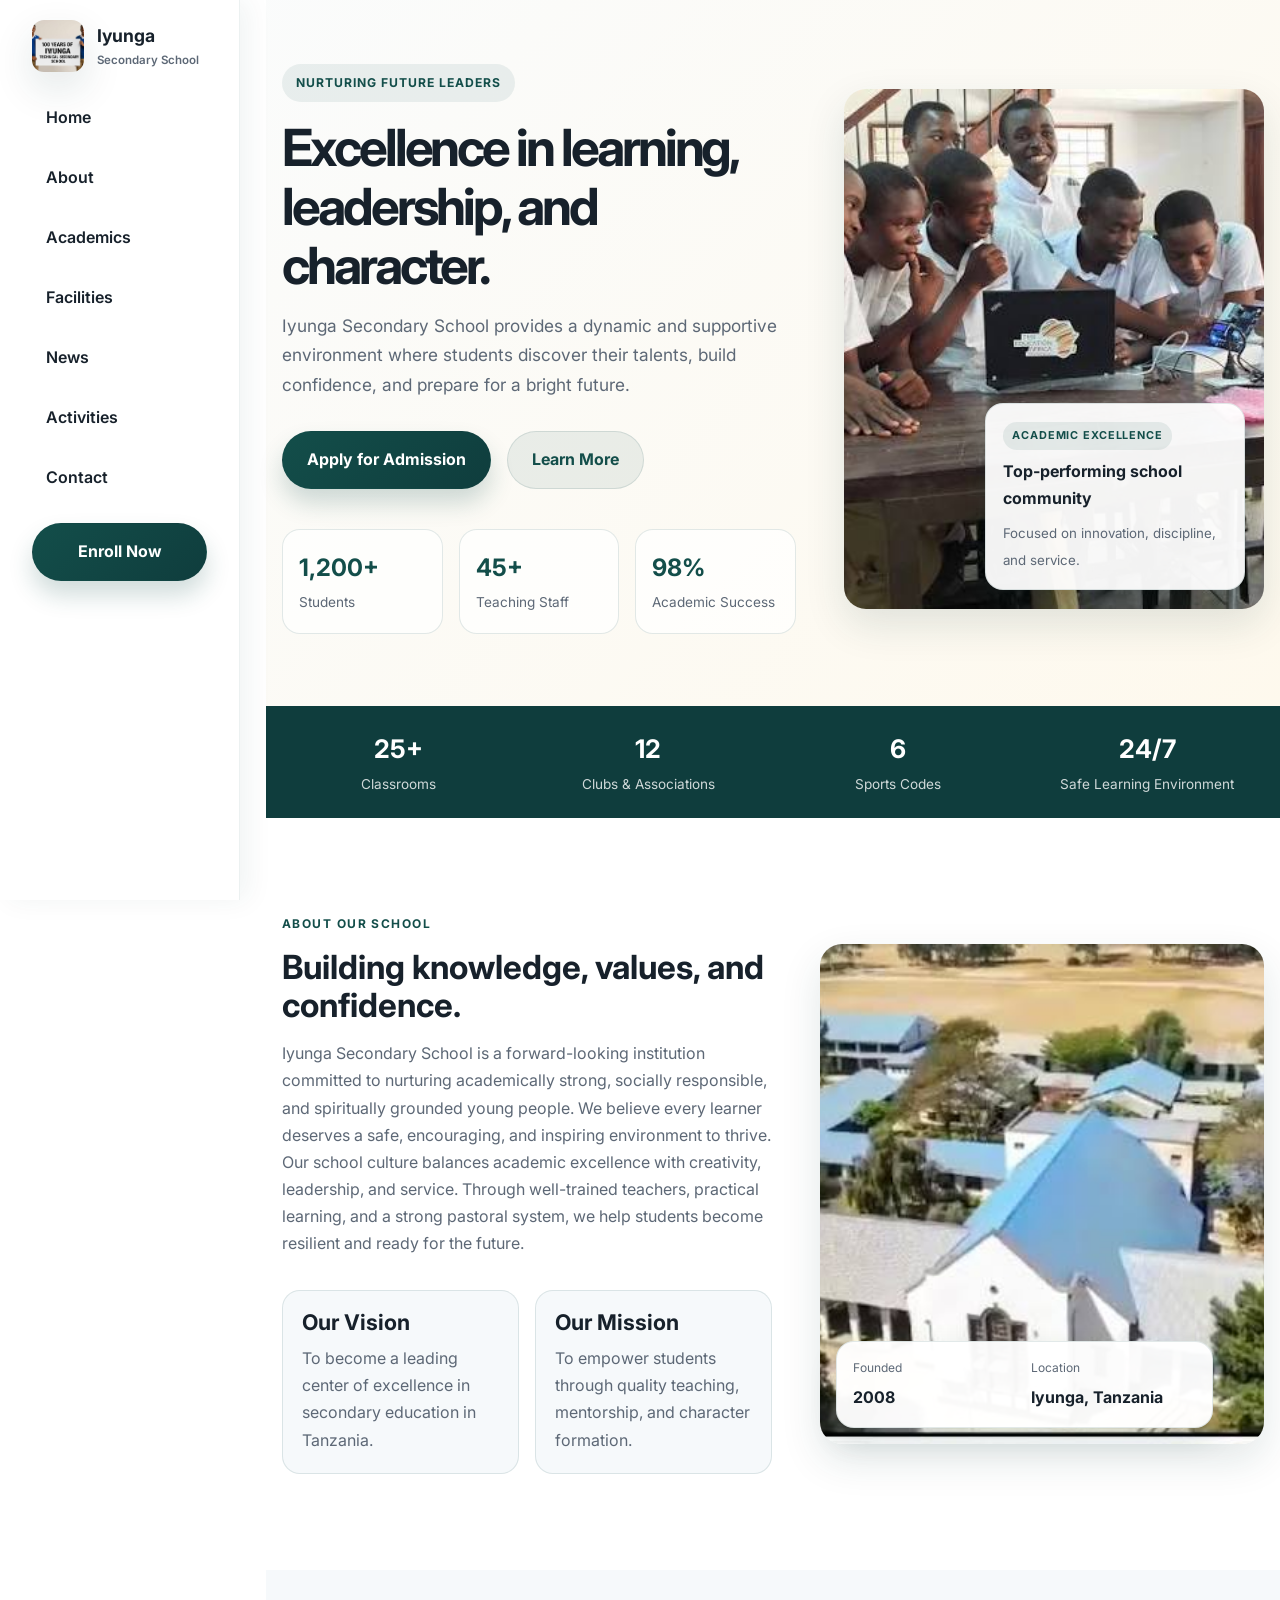
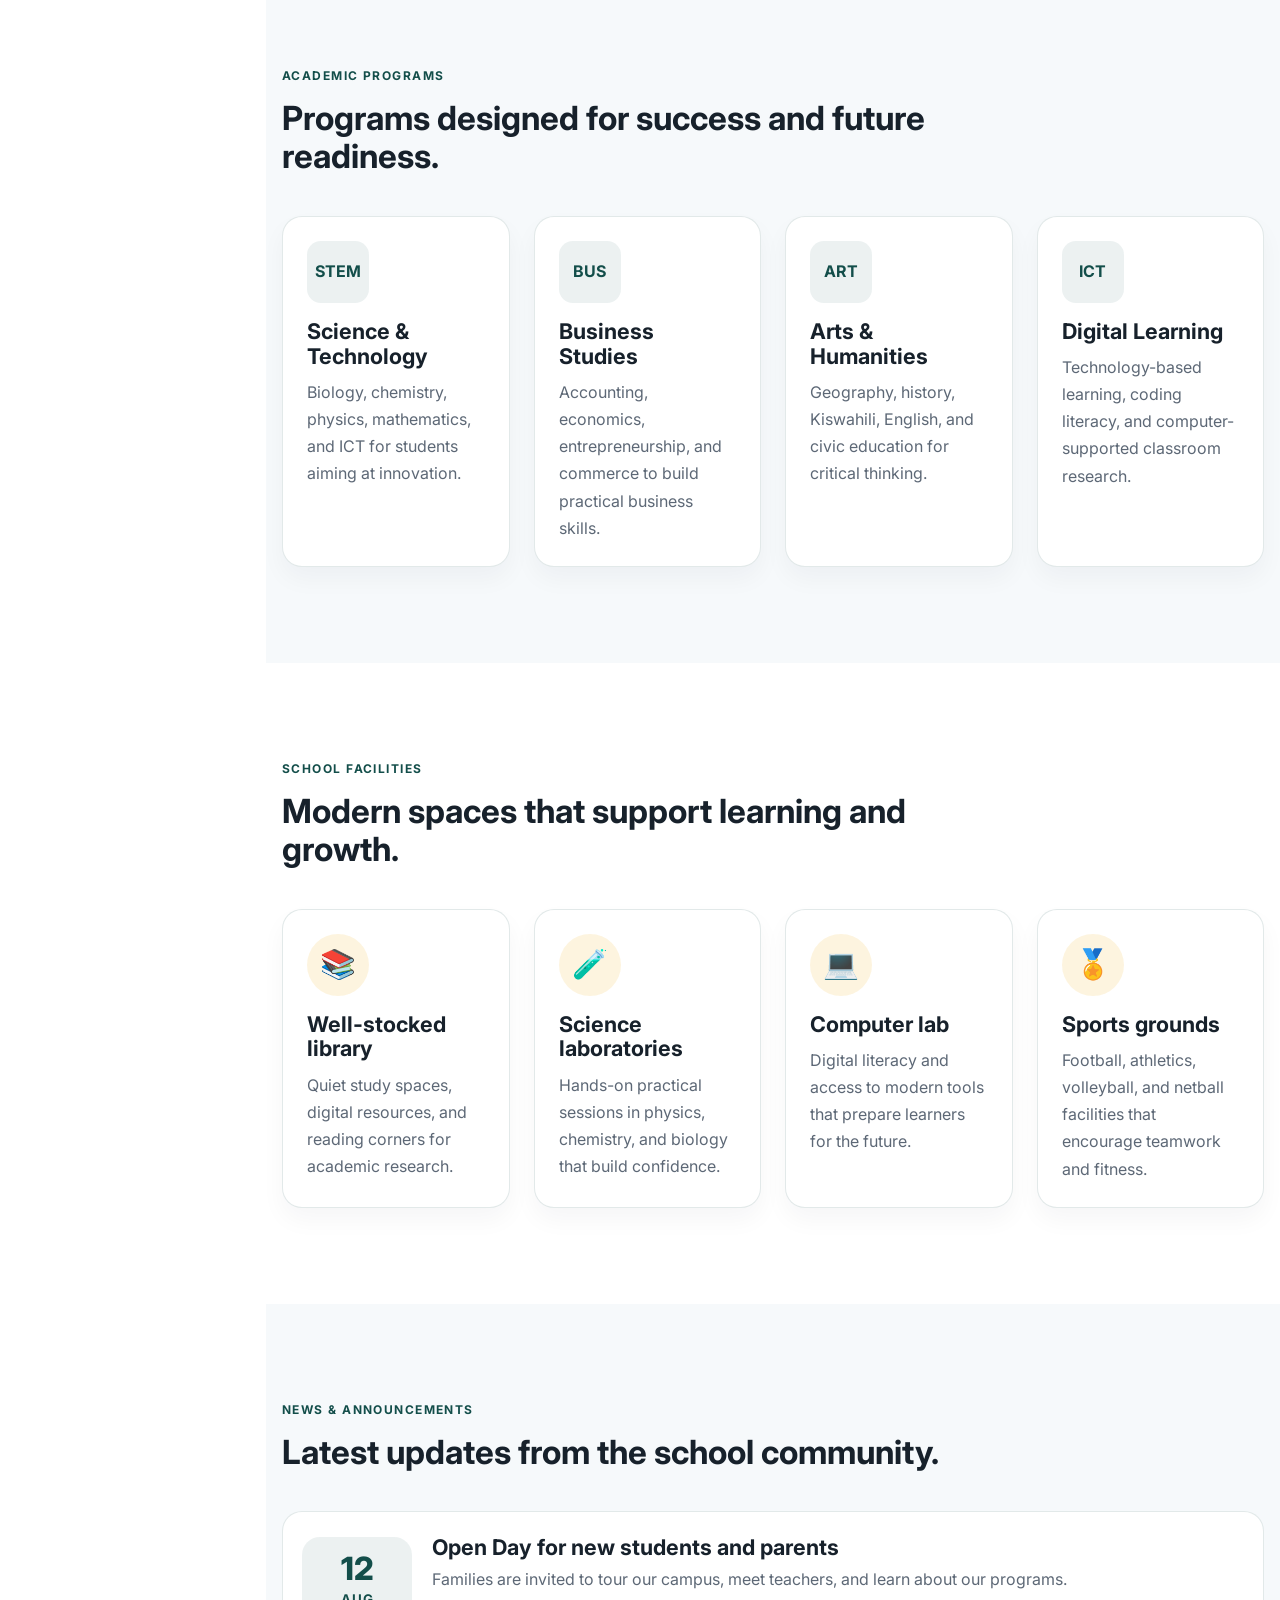
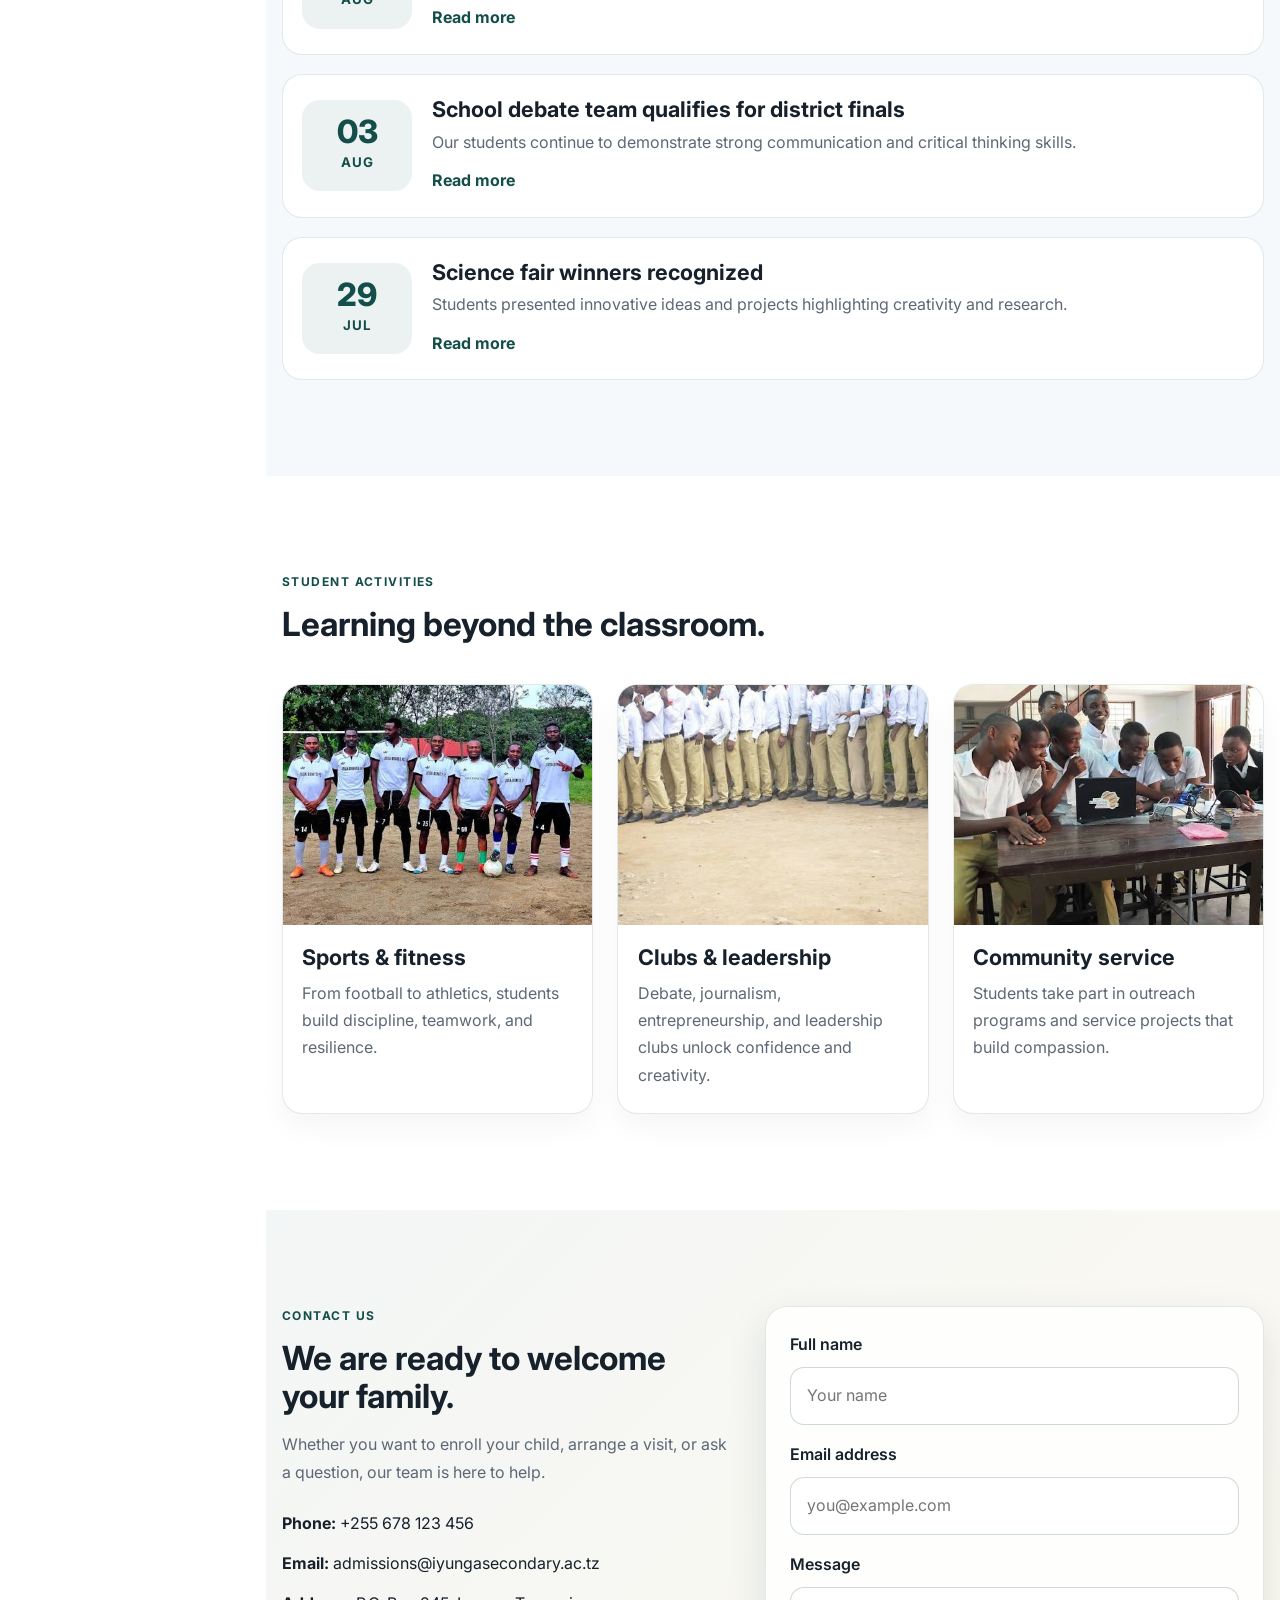
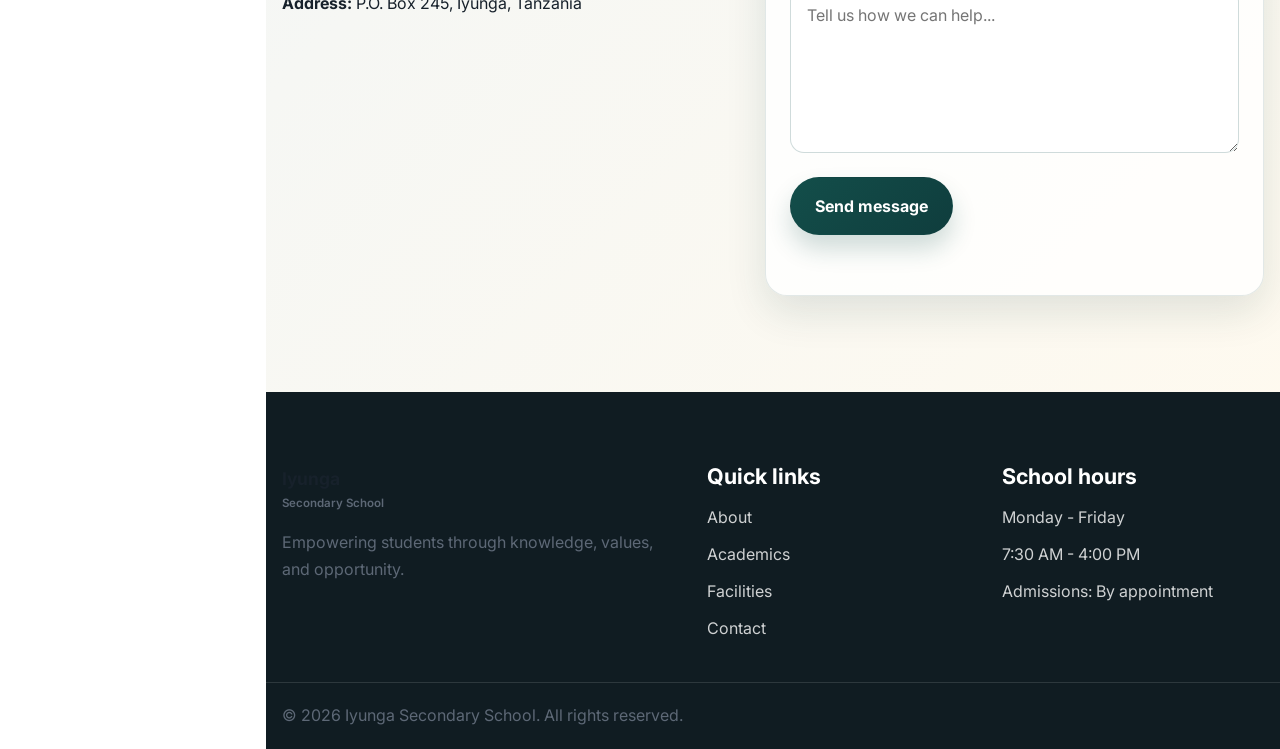
==== index.html @ 33d7bf2a "Initial frontend" ====
<!DOCTYPE html>
<html lang="en">
  <head>
    <meta charset="UTF-8" />
    <meta name="viewport" content="width=device-width, initial-scale=1.0" />
    <meta
      name="description"
      content="Iyunga Secondary School offers quality secondary education, strong academics, vibrant student life, and modern facilities in Tanzania."
    />
    <title>Iyunga Secondary School | Excellence in Learning</title>
    <link rel="preconnect" href="https://fonts.googleapis.com" />
    <link rel="preconnect" href="https://fonts.gstatic.com" crossorigin />
    <link
      href="https://fonts.googleapis.com/css2?family=Inter:wght@400;500;600;700;800&display=swap"
      rel="stylesheet"
    />
    <link rel="stylesheet" href="css/styles.css" />
  </head>
  <body>
    <header class="site-header">
      <nav class="navbar container" aria-label="Main navigation">
        <a class="brand" href="#home" aria-label="Iyunga Secondary School home">
          <img
            src="assets/images/gallery/logo.jpg"
            alt="Iyunga Secondary School logo"
            class="brand-logo"
          />
          <span>
            <strong>Iyunga</strong>
            <small>Secondary School</small>
          </span>
        </a>

        <button
          class="nav-toggle"
          type="button"
          aria-label="Toggle navigation menu"
          aria-expanded="false"
        >
          <span class="hamburger"></span>
        </button>

        <div class="nav-menu" id="nav-menu">
          <a href="#home">Home</a>
          <a href="#about">About</a>
          <a href="#programs">Academics</a>
          <a href="#facilities">Facilities</a>
          <a href="#news">News</a>
          <a href="#activities">Activities</a>
          <a href="#contact">Contact</a>
        </div>

        <a class="btn btn-primary nav-cta" href="#contact">Enroll Now</a>
      </nav>
    </header>

    <main>
      <section class="hero" id="home">
        <div class="container hero-grid">
          <div class="hero-copy reveal">
            <p class="eyebrow">Nurturing future leaders</p>
            <h1>Excellence in learning, leadership, and character.</h1>
            <p class="lead">
              Iyunga Secondary School provides a dynamic and supportive environment where
              students discover their talents, build confidence, and prepare for a bright future.
            </p>

            <div class="hero-actions">
              <a class="btn btn-primary" href="#contact">Apply for Admission</a>
              <a class="btn btn-secondary" href="#about">Learn More</a>
            </div>

            <ul class="hero-stats" aria-label="School highlights">
              <li>
                <strong>1,200+</strong>
                <span>Students</span>
              </li>
              <li>
                <strong>45+</strong>
                <span>Teaching Staff</span>
              </li>
              <li>
                <strong>98%</strong>
                <span>Academic Success</span>
              </li>
            </ul>
          </div>

          <div class="hero-visual reveal">
            <img
              src="study.jpg"
              alt="Students in a classroom at Iyunga Secondary School"
            />
            <div class="floating-card">
              <span class="badge">Academic excellence</span>
              <strong>Top-performing school community</strong>
              <small>Focused on innovation, discipline, and service.</small>
            </div>
          </div>
        </div>
      </section>

      <section class="stats-bar">
        <div class="container stats-grid">
          <div class="stat-item">
            <strong>25+</strong>
            <span>Classrooms</span>
          </div>
          <div class="stat-item">
            <strong>12</strong>
            <span>Clubs & Associations</span>
          </div>
          <div class="stat-item">
            <strong>6</strong>
            <span>Sports Codes</span>
          </div>
          <div class="stat-item">
            <strong>24/7</strong>
            <span>Safe Learning Environment</span>
          </div>
        </div>
      </section>

      <section class="section" id="about">
        <div class="container two-column">
          <div class="section-copy reveal">
            <p class="section-tag">About our school</p>
            <h2>Building knowledge, values, and confidence.</h2>
            <p>
              Iyunga Secondary School is a forward-looking institution committed to nurturing
              academically strong, socially responsible, and spiritually grounded young people.
              We believe every learner deserves a safe, encouraging, and inspiring environment to
              thrive.
            </p>
            <p>
              Our school culture balances academic excellence with creativity, leadership, and service.
              Through well-trained teachers, practical learning, and a strong pastoral system, we help
              students become resilient and ready for the future.
            </p>

            <div class="value-list">
              <article>
                <h3>Our Vision</h3>
                <p>To become a leading center of excellence in secondary education in Tanzania.</p>
              </article>
              <article>
                <h3>Our Mission</h3>
                <p>To empower students through quality teaching, mentorship, and character formation.</p>
              </article>
            </div>
          </div>

          <div class="about-panel reveal">
            <img
              src="iyunga2.jpg"
              alt="Iyunga Secondary School students and campus"
            />
            <div class="panel-card">
              <div>
                <span class="mini-label">Founded</span>
                <strong>2008</strong>
              </div>
              <div>
                <span class="mini-label">Location</span>
                <strong>Iyunga, Tanzania</strong>
              </div>
            </div>
          </div>
        </div>
      </section>

      <section class="section neutral" id="programs">
        <div class="container">
          <div class="section-heading reveal">
            <p class="section-tag">Academic programs</p>
            <h2>Programs designed for success and future readiness.</h2>
          </div>

          <div class="card-grid programs-grid">
            <article class="info-card reveal">
              <div class="icon-box">STEM</div>
              <h3>Science & Technology</h3>
              <p>Biology, chemistry, physics, mathematics, and ICT for students aiming at innovation.</p>
            </article>
            <article class="info-card reveal">
              <div class="icon-box">BUS</div>
              <h3>Business Studies</h3>
              <p>Accounting, economics, entrepreneurship, and commerce to build practical business skills.</p>
            </article>
            <article class="info-card reveal">
              <div class="icon-box">ART</div>
              <h3>Arts & Humanities</h3>
              <p>Geography, history, Kiswahili, English, and civic education for critical thinking.</p>
            </article>
            <article class="info-card reveal">
              <div class="icon-box">ICT</div>
              <h3>Digital Learning</h3>
              <p>Technology-based learning, coding literacy, and computer-supported classroom research.</p>
            </article>
          </div>
        </div>
      </section>

      <section class="section" id="facilities">
        <div class="container">
          <div class="section-heading reveal">
            <p class="section-tag">School facilities</p>
            <h2>Modern spaces that support learning and growth.</h2>
          </div>

          <div class="card-grid facilities-grid">
            <article class="facility-card reveal">
              <div class="icon-circle">📚</div>
              <h3>Well-stocked library</h3>
              <p>Quiet study spaces, digital resources, and reading corners for academic research.</p>
            </article>
            <article class="facility-card reveal">
              <div class="icon-circle">🧪</div>
              <h3>Science laboratories</h3>
              <p>Hands-on practical sessions in physics, chemistry, and biology that build confidence.</p>
            </article>
            <article class="facility-card reveal">
              <div class="icon-circle">💻</div>
              <h3>Computer lab</h3>
              <p>Digital literacy and access to modern tools that prepare learners for the future.</p>
            </article>
            <article class="facility-card reveal">
              <div class="icon-circle">🏅</div>
              <h3>Sports grounds</h3>
              <p>Football, athletics, volleyball, and netball facilities that encourage teamwork and fitness.</p>
            </article>
          </div>
        </div>
      </section>

      <section class="section neutral" id="news">
        <div class="container">
          <div class="section-heading reveal">
            <p class="section-tag">News & announcements</p>
            <h2>Latest updates from the school community.</h2>
          </div>

          <div class="news-list">
            <article class="news-item reveal">
              <div class="news-date">
                <span>12</span>
                <small>Aug</small>
              </div>
              <div class="news-content">
                <h3>Open Day for new students and parents</h3>
                <p>Families are invited to tour our campus, meet teachers, and learn about our programs.</p>
                <a href="#contact">Read more</a>
              </div>
            </article>
            <article class="news-item reveal">
              <div class="news-date">
                <span>03</span>
                <small>Aug</small>
              </div>
              <div class="news-content">
                <h3>School debate team qualifies for district finals</h3>
                <p>Our students continue to demonstrate strong communication and critical thinking skills.</p>
                <a href="#activities">Read more</a>
              </div>
            </article>
            <article class="news-item reveal">
              <div class="news-date">
                <span>29</span>
                <small>Jul</small>
              </div>
              <div class="news-content">
                <h3>Science fair winners recognized</h3>
                <p>Students presented innovative ideas and projects highlighting creativity and research.</p>
                <a href="#programs">Read more</a>
              </div>
            </article>
          </div>
        </div>
      </section>

      <section class="section" id="activities">
        <div class="container">
          <div class="section-heading reveal">
            <p class="section-tag">Student activities</p>
            <h2>Learning beyond the classroom.</h2>
          </div>

          <div class="card-grid activities-grid">
            <article class="activity-card reveal">
              <img
                src="ground.jpg"
                alt="Students on the school sports ground"
              />
              <div class="activity-body">
                <h3>Sports & fitness</h3>
                <p>From football to athletics, students build discipline, teamwork, and resilience.</p>
              </div>
            </article>
            <article class="activity-card reveal">
              <img
                src="assembly.jpg"
                alt="Students during assembly at school"
              />
              <div class="activity-body">
                <h3>Clubs & leadership</h3>
                <p>Debate, journalism, entrepreneurship, and leadership clubs unlock confidence and creativity.</p>
              </div>
            </article>
            <article class="activity-card reveal">
              <img
                src="study.jpg"
                alt="Students learning and volunteering in school activities"
              />
              <div class="activity-body">
                <h3>Community service</h3>
                <p>Students take part in outreach programs and service projects that build compassion.</p>
              </div>
            </article>
          </div>
        </div>
      </section>

      <section class="section contact-section" id="contact">
        <div class="container contact-grid">
          <div class="contact-copy reveal">
            <p class="section-tag">Contact us</p>
            <h2>We are ready to welcome your family.</h2>
            <p>
              Whether you want to enroll your child, arrange a visit, or ask a question, our team is here to help.
            </p>
            <ul class="contact-list">
              <li><strong>Phone:</strong> +255 678 123 456</li>
              <li><strong>Email:</strong> admissions@iyungasecondary.ac.tz</li>
              <li><strong>Address:</strong> P.O. Box 245, Iyunga, Tanzania</li>
            </ul>
          </div>

          <form class="contact-form reveal" aria-label="School contact form">
            <div class="input-group">
              <label for="name">Full name</label>
              <input id="name" name="name" type="text" placeholder="Your name" required />
            </div>
            <div class="input-group">
              <label for="email">Email address</label>
              <input id="email" name="email" type="email" placeholder="you@example.com" required />
            </div>
            <div class="input-group">
              <label for="message">Message</label>
              <textarea id="message" name="message" rows="5" placeholder="Tell us how we can help..." required></textarea>
            </div>
            <button class="btn btn-primary" type="submit">Send message</button>
            <p class="form-status" aria-live="polite"></p>
          </form>
        </div>
      </section>
    </main>

    <footer class="site-footer">
      <div class="container footer-grid">
        <div>
          <a class="brand footer-brand" href="#home">
            <span class="brand-mark">I</span>
            <span>
              <strong>Iyunga</strong>
              <small>Secondary School</small>
            </span>
          </a>
          <p>Empowering students through knowledge, values, and opportunity.</p>
        </div>

        <div>
          <h3>Quick links</h3>
          <ul>
            <li><a href="#about">About</a></li>
            <li><a href="#programs">Academics</a></li>
            <li><a href="#facilities">Facilities</a></li>
            <li><a href="#contact">Contact</a></li>
          </ul>
        </div>

        <div>
          <h3>School hours</h3>
          <ul>
            <li>Monday - Friday</li>
            <li>7:30 AM - 4:00 PM</li>
            <li>Admissions: By appointment</li>
          </ul>
        </div>
      </div>

      <div class="footer-bottom">
        <div class="container">
          <p>© <span id="current-year"></span> Iyunga Secondary School. All rights reserved.</p>
        </div>
      </div>
    </footer>

    <script src="js/script.js"></script>
  </body>
</html>
---- css/styles.css ----
:root {
  --primary: #134e4a;
  --primary-dark: #0f3d3d;
  --secondary: #f5c451;
  --accent: #d97706;
  --ink: #17212b;
  --muted: #5d6876;
  --paper: #f6f9fb;
  --card: #ffffff;
  --border: rgba(19, 78, 74, 0.12);
  --shadow: 0 16px 40px rgba(15, 61, 61, 0.12);
  --radius: 22px;
  --sidebar-width: 240px;
}

* {
  box-sizing: border-box;
  margin: 0;
  padding: 0;
}

html {
  scroll-behavior: smooth;
}

body {
  font-family: "Inter", sans-serif;
  color: var(--ink);
  background: #fff;
  line-height: 1.7;
  padding-left: calc(var(--sidebar-width) + 26px);
  overflow-x: hidden;
}

a {
  color: inherit;
  text-decoration: none;
}

img {
  display: block;
  max-width: 100%;
}

button,
input,
textarea {
  font: inherit;
}

.container {
  width: min(1120px, calc(100% - 2rem));
  margin: 0 auto;
}

.section {
  padding: 6rem 0;
}

.section.neutral {
  background: var(--paper);
}

.section-tag {
  color: var(--primary);
  font-weight: 700;
  letter-spacing: 0.12em;
  text-transform: uppercase;
  font-size: 0.75rem;
  margin-bottom: 0.8rem;
}

h1,
h2,
h3 {
  color: var(--ink);
  line-height: 1.15;
}

h1 {
  font-size: clamp(2.7rem, 4vw, 4.2rem);
  letter-spacing: -0.06em;
  margin-bottom: 1rem;
}

h2 {
  font-size: clamp(2rem, 2.6vw, 3rem);
  margin-bottom: 1rem;
}

h3 {
  font-size: 1.35rem;
  margin-bottom: 0.65rem;
}

p {
  color: var(--muted);
}

.site-header {
  position: fixed;
  top: 0;
  left: 0;
  bottom: 0;
  width: var(--sidebar-width);
  z-index: 1000;
  background: rgba(255, 255, 255, 0.96);
  backdrop-filter: blur(12px);
  border-right: 1px solid rgba(19, 78, 74, 0.08);
  box-shadow: 8px 0 26px rgba(15, 61, 61, 0.06);
}

.navbar {
  display: flex;
  flex-direction: column;
  align-items: stretch;
  justify-content: flex-start;
  gap: 1.2rem;
  min-height: 100%;
  padding: 1.25rem 1rem 1.5rem;
}

.brand {
  display: inline-flex;
  align-items: center;
  gap: 0.8rem;
  font-weight: 700;
}

.brand strong {
  display: block;
  font-size: 1.1rem;
  color: var(--ink);
}

.brand small {
  display: block;
  color: var(--muted);
  font-size: 0.72rem;
  font-weight: 600;
}

.brand-logo {
  display: block;
  width: 52px;
  height: 52px;
  border-radius: 12px;
  object-fit: contain;
  background: rgba(19, 78, 74, 0.04);
  box-shadow: var(--shadow);
}

.brand-mark {
  display: none;
}

.nav-menu {
  display: flex;
  flex-direction: column;
  align-items: stretch;
  gap: 0.45rem;
  width: 100%;
}

.nav-menu a {
  opacity: 1;
  transform: translateX(0);
  transition: transform 0.25s ease, background 0.2s ease, color 0.2s ease;
}

.nav-menu a {
  position: relative;
  display: flex;
  align-items: center;
  min-height: 46px;
  padding: 0.8rem 0.9rem;
  border-radius: 12px;
  font-weight: 600;
  color: var(--ink);
  transition: background 0.2s ease, color 0.2s ease, transform 0.2s ease;
}

.nav-menu a::after {
  content: "";
  position: absolute;
  left: 0.9rem;
  top: 50%;
  width: 4px;
  height: 18px;
  background: var(--secondary);
  border-radius: 999px;
  transform: translateY(-50%) scaleY(0);
  transform-origin: center;
  transition: transform 0.25s ease;
}

.nav-menu a:hover,
.nav-menu a:focus-visible,
.nav-menu a.active {
  background: rgba(19, 78, 74, 0.06);
  color: var(--primary);
}

.nav-menu a:hover::after,
.nav-menu a:focus-visible::after,
.nav-menu a.active::after {
  transform: translateY(-50%) scaleY(1);
}

.nav-menu a:focus-visible,
.nav-toggle:focus-visible,
.btn:focus-visible {
  outline: 3px solid rgba(19, 78, 74, 0.2);
  outline-offset: 2px;
}

.btn {
  display: inline-flex;
  align-items: center;
  justify-content: center;
  padding: 0.9rem 1.5rem;
  border-radius: 999px;
  border: 1px solid transparent;
  font-weight: 700;
  cursor: pointer;
  transition: transform 0.25s ease, box-shadow 0.25s ease, background 0.25s ease;
}

.btn:hover,
.btn:focus-visible {
  transform: translateY(-2px);
}

.btn-primary {
  background: linear-gradient(135deg, var(--primary), var(--primary-dark));
  color: white;
  box-shadow: 0 14px 24px rgba(19, 78, 74, 0.2);
}

.btn-secondary {
  background: rgba(19, 78, 74, 0.08);
  color: var(--primary);
  border-color: rgba(19, 78, 74, 0.12);
}

.nav-cta {
  white-space: nowrap;
}

.hero {
  position: relative;
  padding: 4rem 0 4.5rem;
  background: linear-gradient(135deg, rgba(19, 78, 74, 0.02), rgba(245, 196, 81, 0.1));
}

.hero-grid {
  display: grid;
  grid-template-columns: 1.1fr 0.9fr;
  align-items: center;
  gap: 3rem;
}

.eyebrow {
  display: inline-block;
  background: rgba(19, 78, 74, 0.08);
  color: var(--primary);
  font-weight: 700;
  letter-spacing: 0.08em;
  text-transform: uppercase;
  font-size: 0.76rem;
  border-radius: 999px;
  padding: 0.55rem 0.9rem;
  margin-bottom: 1rem;
}

.lead {
  font-size: 1.08rem;
  max-width: 620px;
}

.hero-actions {
  display: flex;
  flex-wrap: wrap;
  gap: 1rem;
  margin-top: 2rem;
}

.hero-stats {
  display: grid;
  grid-template-columns: repeat(3, minmax(100px, 1fr));
  gap: 1rem;
  margin-top: 2.5rem;
  list-style: none;
}

.hero-stats li {
  background: rgba(255, 255, 255, 0.7);
  border: 1px solid var(--border);
  border-radius: 18px;
  padding: 1.1rem 1rem;
}

.hero-stats strong {
  display: block;
  font-size: 1.5rem;
  color: var(--primary);
}

.hero-stats span {
  color: var(--muted);
  font-size: 0.85rem;
}

.hero-visual {
  position: relative;
  border-radius: var(--radius);
  overflow: hidden;
  box-shadow: var(--shadow);
}

.hero-visual img {
  width: 100%;
  min-height: 520px;
  object-fit: cover;
}

.floating-card {
  position: absolute;
  right: 1.2rem;
  bottom: 1.2rem;
  max-width: 260px;
  background: rgba(255, 255, 255, 0.95);
  border: 1px solid var(--border);
  border-radius: 18px;
  padding: 1rem 1.1rem;
  box-shadow: 0 12px 28px rgba(15, 61, 61, 0.14);
}

.badge {
  display: inline-block;
  margin-bottom: 0.5rem;
  color: var(--primary);
  background: rgba(19, 78, 74, 0.09);
  border-radius: 999px;
  padding: 0.3rem 0.55rem;
  font-size: 0.68rem;
  font-weight: 700;
  text-transform: uppercase;
  letter-spacing: 0.08em;
}

.floating-card strong {
  display: block;
  margin-bottom: 0.4rem;
  color: var(--ink);
}

.floating-card small {
  color: var(--muted);
}

.stats-bar {
  background: var(--primary-dark);
  color: white;
  padding: 1.3rem 0;
}

.stats-grid {
  display: grid;
  grid-template-columns: repeat(4, minmax(0, 1fr));
  gap: 1rem;
}

.stat-item {
  text-align: center;
}

.stat-item strong {
  display: block;
  font-size: clamp(1.5rem, 2vw, 2.1rem);
  color: white;
}

.stat-item span {
  color: rgba(255, 255, 255, 0.8);
  font-size: 0.85rem;
}

.two-column {
  display: grid;
  grid-template-columns: 1.05fr 0.95fr;
  align-items: center;
  gap: 3rem;
}

.value-list {
  display: grid;
  grid-template-columns: repeat(2, minmax(0, 1fr));
  gap: 1rem;
  margin-top: 2rem;
}

.value-list article {
  background: var(--paper);
  border: 1px solid var(--border);
  border-radius: 18px;
  padding: 1.2rem;
}

.about-panel {
  position: relative;
}

.about-panel img {
  border-radius: var(--radius);
  min-height: 500px;
  object-fit: cover;
  box-shadow: var(--shadow);
}

.panel-card {
  position: absolute;
  left: 1rem;
  bottom: 1rem;
  display: grid;
  grid-template-columns: repeat(2, minmax(0, 1fr));
  gap: 0.8rem;
  width: min(85%, 420px);
  background: rgba(255, 255, 255, 0.96);
  border: 1px solid var(--border);
  border-radius: 18px;
  padding: 1rem;
  box-shadow: 0 12px 28px rgba(15, 61, 61, 0.14);
}

.mini-label {
  display: block;
  color: var(--muted);
  font-size: 0.75rem;
  margin-bottom: 0.35rem;
}

.section-heading {
  max-width: 700px;
  margin-bottom: 2.5rem;
}

.card-grid {
  display: grid;
  gap: 1.5rem;
}

.programs-grid,
.facilities-grid {
  grid-template-columns: repeat(4, minmax(0, 1fr));
}

.info-card,
.facility-card {
  background: var(--card);
  border: 1px solid var(--border);
  border-radius: 20px;
  padding: 1.5rem;
  box-shadow: 0 12px 24px rgba(16, 24, 40, 0.04);
}

.icon-box {
  display: inline-flex;
  align-items: center;
  justify-content: center;
  min-width: 62px;
  height: 62px;
  border-radius: 14px;
  background: rgba(19, 78, 74, 0.08);
  color: var(--primary);
  font-weight: 700;
  margin-bottom: 1rem;
}

.icon-circle {
  display: inline-flex;
  align-items: center;
  justify-content: center;
  width: 62px;
  height: 62px;
  border-radius: 50%;
  background: rgba(245, 196, 81, 0.18);
  font-size: 1.8rem;
  margin-bottom: 1rem;
}

.news-list {
  display: grid;
  gap: 1.2rem;
}

.news-item {
  display: grid;
  grid-template-columns: 110px 1fr;
  gap: 1.25rem;
  align-items: center;
  background: var(--card);
  border: 1px solid var(--border);
  border-radius: 20px;
  padding: 1.4rem 1.2rem;
}

.news-date {
  background: rgba(19, 78, 74, 0.08);
  border-radius: 18px;
  text-align: center;
  padding: 1rem 0.4rem;
  color: var(--primary);
}

.news-date span {
  display: block;
  font-size: 2rem;
  font-weight: 800;
  line-height: 1;
}

.news-date small {
  font-weight: 700;
  letter-spacing: 0.08em;
  text-transform: uppercase;
}

.news-content h3 {
  margin-bottom: 0.4rem;
}

.news-content a {
  display: inline-block;
  margin-top: 0.7rem;
  color: var(--primary);
  font-weight: 700;
}

.activities-grid {
  grid-template-columns: repeat(3, minmax(0, 1fr));
}

.activity-card {
  background: var(--card);
  border: 1px solid var(--border);
  border-radius: 20px;
  overflow: hidden;
  box-shadow: 0 14px 28px rgba(16, 24, 40, 0.04);
}

.activity-card img {
  width: 100%;
  height: 240px;
  object-fit: cover;
}

.activity-body {
  padding: 1.25rem 1.2rem 1.5rem;
}

.contact-section {
  background: linear-gradient(135deg, rgba(19, 78, 74, 0.05), rgba(245, 196, 81, 0.09));
}

.contact-grid {
  display: grid;
  grid-template-columns: 0.95fr 1.05fr;
  gap: 2rem;
  align-items: start;
}

.contact-list {
  list-style: none;
  margin-top: 1.5rem;
  display: grid;
  gap: 0.8rem;
  color: var(--ink);
}

.contact-form {
  background: rgba(255, 255, 255, 0.8);
  border: 1px solid var(--border);
  border-radius: var(--radius);
  padding: 1.5rem;
  box-shadow: var(--shadow);
}

.input-group {
  margin-bottom: 1rem;
}

.input-group label {
  display: block;
  font-weight: 600;
  margin-bottom: 0.55rem;
  color: var(--ink);
}

.input-group input,
.input-group textarea {
  width: 100%;
  padding: 0.9rem 1rem;
  border: 1px solid rgba(19, 78, 74, 0.2);
  border-radius: 14px;
  background: white;
  color: var(--ink);
}

.input-group input:focus,
.input-group textarea:focus {
  outline: 2px solid rgba(19, 78, 74, 0.2);
  border-color: var(--primary);
}

.form-status {
  margin-top: 0.8rem;
  min-height: 1.4em;
  color: var(--primary);
  font-weight: 600;
}

.site-footer {
  background: #101c22;
  padding-top: 4.5rem;
  color: rgba(255, 255, 255, 0.8);
}

.footer-grid {
  display: grid;
  grid-template-columns: 1.2fr 0.8fr 0.8fr;
  gap: 2rem;
}

.footer-brand {
  margin-bottom: 1rem;
  color: white;
}

.site-footer h3 {
  color: white;
  margin-bottom: 1rem;
}

.site-footer ul {
  list-style: none;
  display: grid;
  gap: 0.6rem;
}

.site-footer a,
.site-footer li {
  color: rgba(255, 255, 255, 0.8);
}

.footer-bottom {
  border-top: 1px solid rgba(255, 255, 255, 0.12);
  margin-top: 2.5rem;
  padding: 1.2rem 0;
}

.reveal {
  opacity: 0;
  transform: translateY(22px);
  transition: opacity 0.7s ease, transform 0.7s ease;
}

.reveal.is-visible {
  opacity: 1;
  transform: translateY(0);
}

.nav-toggle {
  display: none;
  background: transparent;
  border: 0;
  cursor: pointer;
  padding: 0.6rem;
  border-radius: 12px;
  margin-left: auto;
}

.hamburger,
.hamburger::before,
.hamburger::after {
  display: block;
  position: relative;
  width: 24px;
  height: 2px;
  border-radius: 4px;
  background: var(--ink);
  transition: transform 0.25s ease, opacity 0.25s ease, top 0.25s ease;
}

.hamburger::before,
.hamburger::after {
  content: "";
  position: absolute;
  left: 0;
}

.hamburger::before {
  top: -7px;
}

.hamburger::after {
  top: 7px;
}

.nav-toggle[aria-expanded="true"] .hamburger {
  background: transparent;
}

.nav-toggle[aria-expanded="true"] .hamburger::before {
  top: 0;
  transform: rotate(45deg);
}

.nav-toggle[aria-expanded="true"] .hamburger::after {
  top: 0;
  transform: rotate(-45deg);
}

@media (max-width: 980px) {
  body {
    padding-left: 0;
  }

  .site-header {
    position: sticky;
    top: 0;
    left: 0;
    width: 100%;
    bottom: auto;
    border-right: none;
    border-bottom: 1px solid rgba(19, 78, 74, 0.08);
  }

  .navbar {
    flex-direction: row;
    align-items: center;
    justify-content: space-between;
    min-height: 78px;
    padding: 0.9rem 1rem;
  }

  .nav-menu {
    position: absolute;
    top: 78px;
    left: 1rem;
    right: 1rem;
    display: flex;
    width: auto;
    padding: 0.9rem;
    background: rgba(255, 255, 255, 0.97);
    border: 1px solid rgba(19, 78, 74, 0.08);
    border-radius: 18px;
    box-shadow: var(--shadow);
    opacity: 0;
    visibility: hidden;
    pointer-events: none;
    transform: translateY(-12px);
    transition: opacity 0.28s ease, transform 0.28s ease, visibility 0.28s ease;
  }

  .nav-menu.is-open {
    opacity: 1 !important;
    visibility: visible !important;
    pointer-events: auto !important;
    transform: translateY(0) !important;
  }

  .nav-menu a {
    opacity: 0;
    transform: translateX(-10px);
    transition: opacity 0.22s ease, transform 0.22s ease;
  }

  .nav-menu.is-open a {
    opacity: 1 !important;
    transform: translateX(0) !important;
  }

  .nav-toggle {
    display: inline-flex;
    align-items: center;
    justify-content: center;
  }

  .hero-grid,
  .two-column,
  .contact-grid,
  .footer-grid {
    grid-template-columns: 1fr;
  }

  .programs-grid,
  .facilities-grid {
    grid-template-columns: repeat(2, minmax(0, 1fr));
  }

  .activities-grid {
    grid-template-columns: 1fr;
  }
}

@media (max-width: 760px) {
  .nav-cta {
    display: none;
  }

  .stats-grid {
    grid-template-columns: repeat(2, minmax(0, 1fr));
  }

  .value-list {
    grid-template-columns: 1fr;
  }
}

@media (max-width: 560px) {
  .section {
    padding: 5rem 0;
  }

  .hero {
    padding-top: 3rem;
  }

  .hero-stats,
  .stats-grid,
  .programs-grid,
  .facilities-grid {
    grid-template-columns: 1fr;
  }

  .news-item {
    grid-template-columns: 1fr;
  }
}
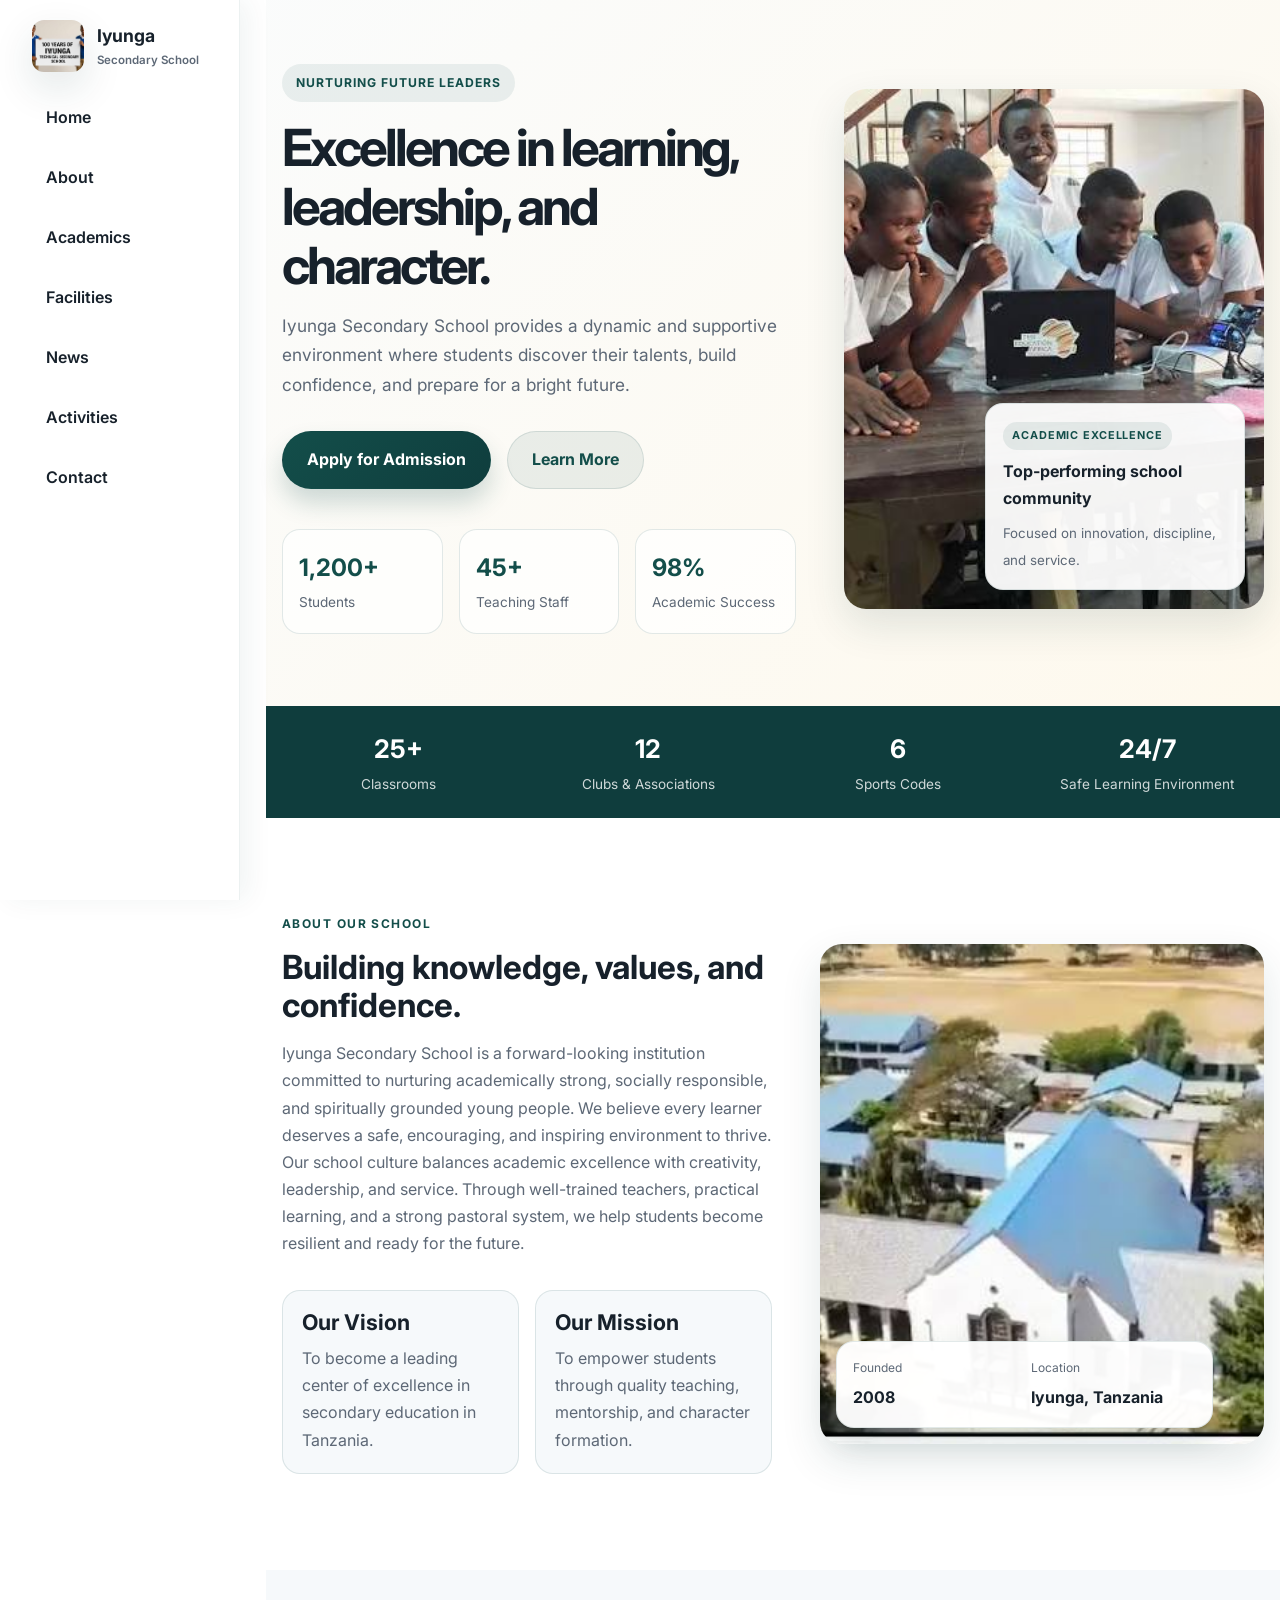
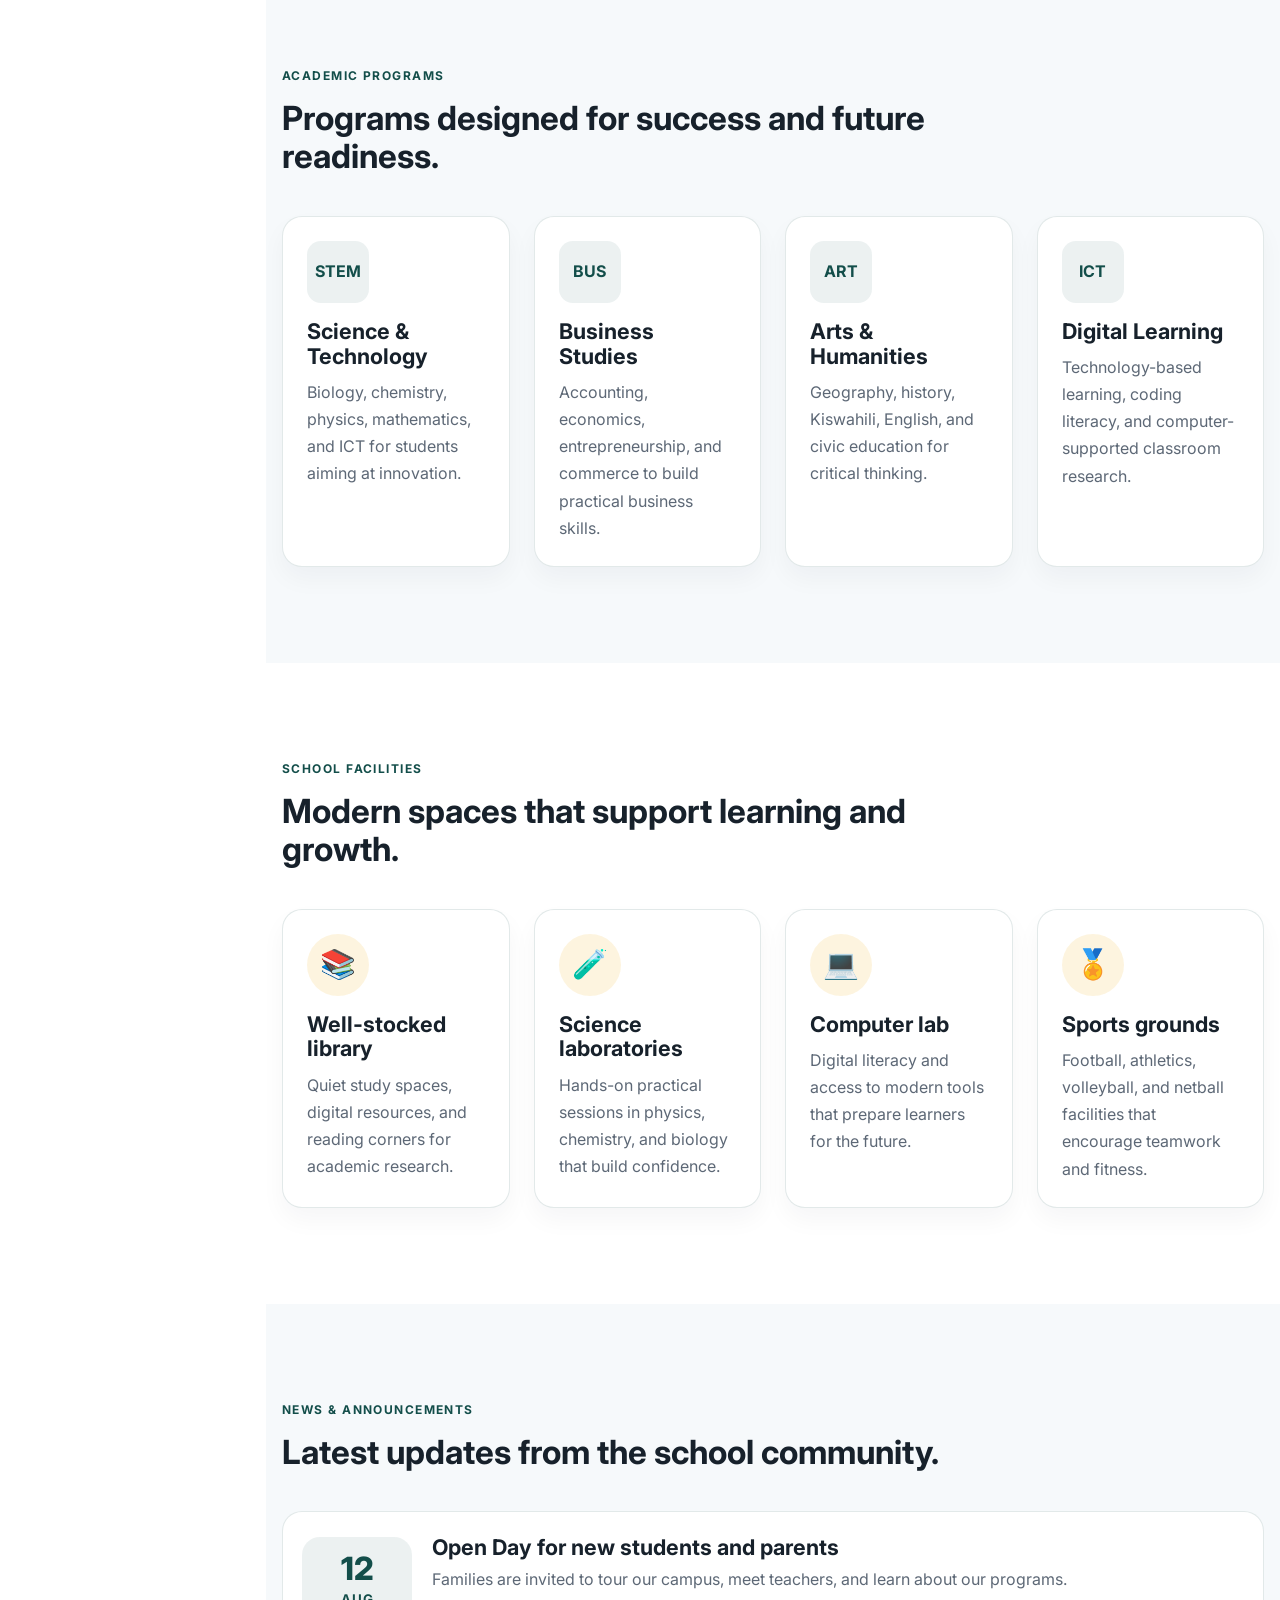
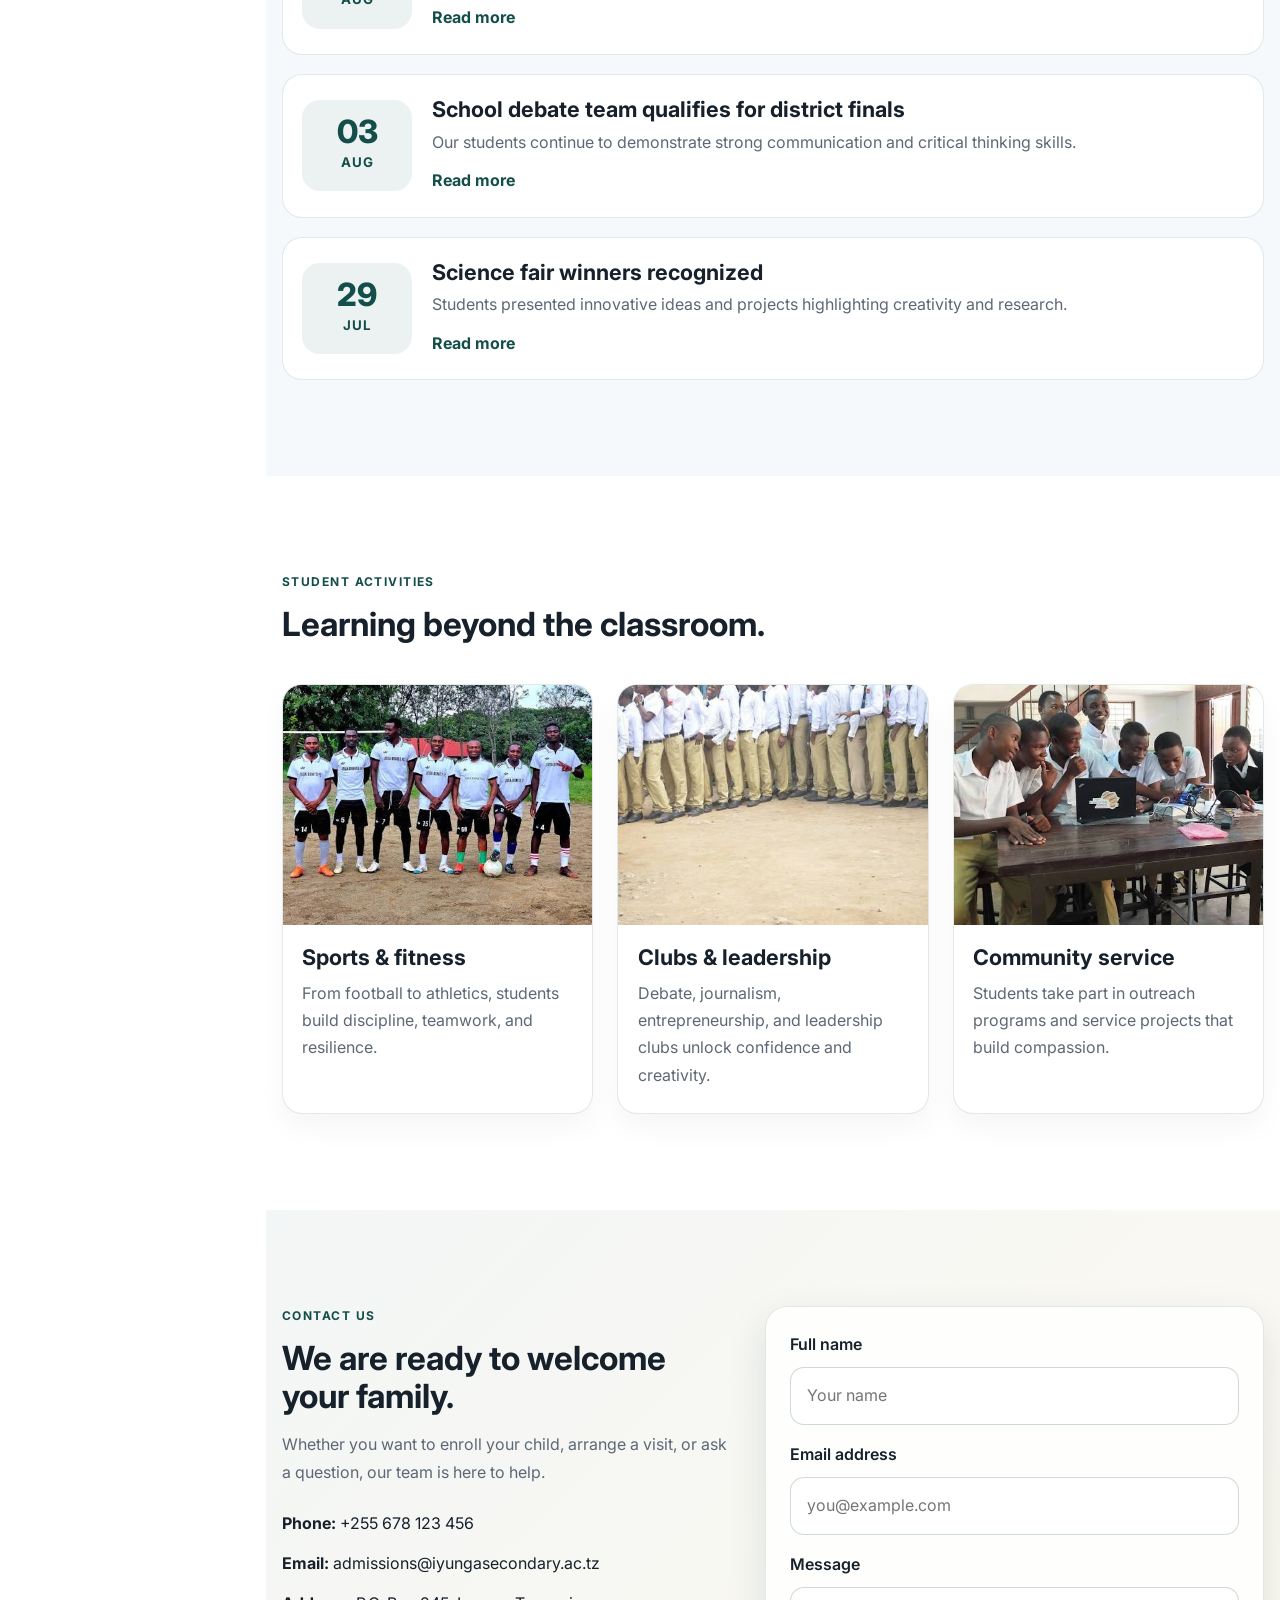
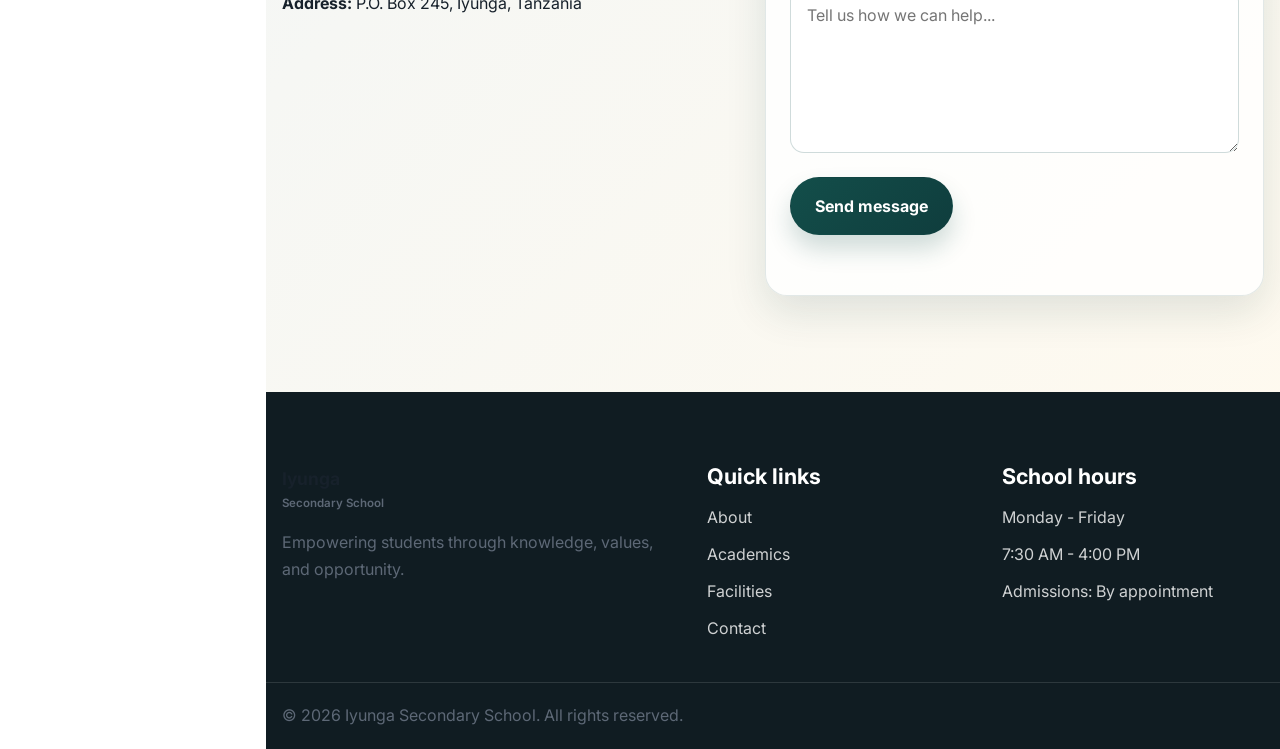
==== commit 5efd4780: "Update school homepage" ====
--- a/index.html
+++ b/index.html
@@ -49,8 +49,6 @@
           <a href="#activities">Activities</a>
           <a href="#contact">Contact</a>
         </div>
-
-        <a class="btn btn-primary nav-cta" href="#contact">Enroll Now</a>
       </nav>
     </header>
 
@@ -66,8 +64,8 @@
             </p>
 
             <div class="hero-actions">
-              <a class="btn btn-primary" href="#contact">Apply for Admission</a>
-              <a class="btn btn-secondary" href="#about">Learn More</a>
+              <a class="btn btn-primary" href="admissions.html">Apply for Admission</a>
+              <a class="btn btn-secondary" href="about.html">Learn More</a>
             </div>
 
             <ul class="hero-stats" aria-label="School highlights">
